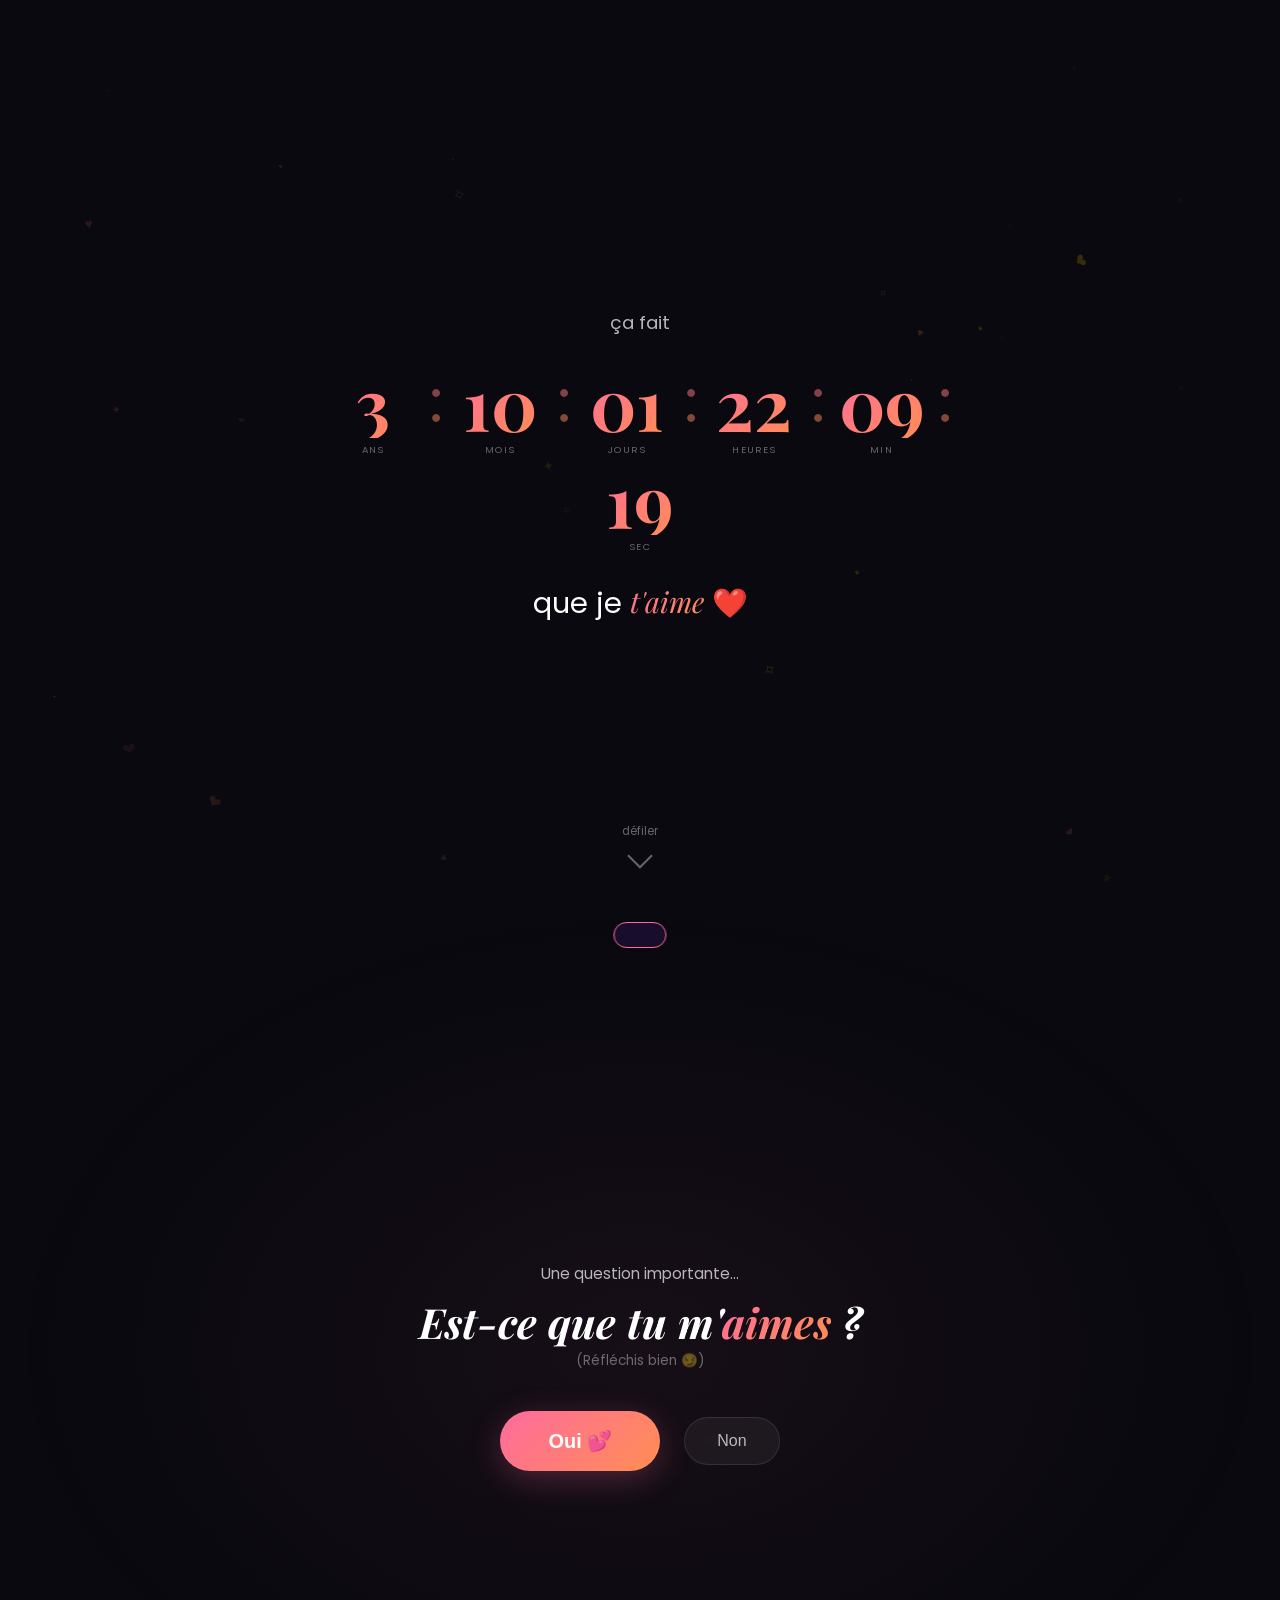
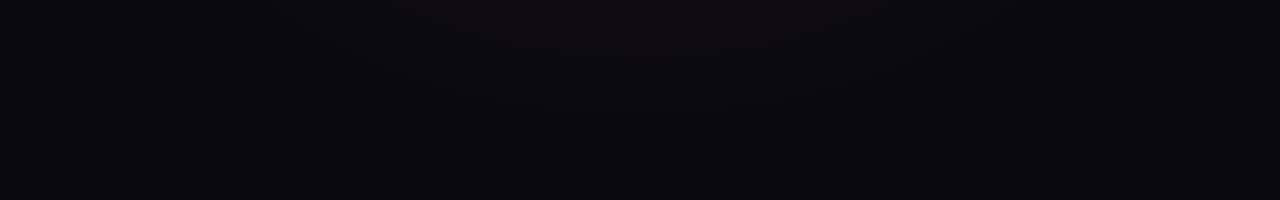
==== index.html @ e50e6724 "Initial commit — Pour My Queen website Site interactif : compteur d'amour live, jeu Oui/Non, surpris" ====
<!DOCTYPE html>
<html lang="fr">
<head>
  <meta charset="UTF-8">
  <meta name="viewport" content="width=device-width, initial-scale=1.0">
  <title>Pour My Queen 👑</title>
  <link rel="stylesheet" href="style.css">
  <link rel="preconnect" href="https://fonts.googleapis.com">
  <link rel="preconnect" href="https://fonts.gstatic.com" crossorigin>
  <link href="https://fonts.googleapis.com/css2?family=Playfair+Display:ital,wght@0,400;0,700;1,400&family=Poppins:wght@300;400;500;600&display=swap" rel="stylesheet">
</head>
<body class="page fade-up">

  <canvas id="particles-canvas"></canvas>
  <canvas id="confetti-canvas" style="display:none"></canvas>
  <div class="toast" id="toast"></div>

  <!-- SECTION 1 : Compteur -->
  <section class="section" id="sec-counter" style="min-height:100vh;">
    <div class="container">
      <p class="lead" style="font-size:1.15rem; margin-bottom:0.5rem;">ça fait</p>
      <div class="counter-wrap" id="counter">
        <div class="c-unit"><span class="c-val" id="c-y">0</span><span class="c-label">ans</span></div>
        <span class="c-sep">:</span>
        <div class="c-unit"><span class="c-val" id="c-mo">00</span><span class="c-label">mois</span></div>
        <span class="c-sep">:</span>
        <div class="c-unit"><span class="c-val" id="c-d">00</span><span class="c-label">jours</span></div>
        <span class="c-sep">:</span>
        <div class="c-unit"><span class="c-val" id="c-h">00</span><span class="c-label">heures</span></div>
        <span class="c-sep">:</span>
        <div class="c-unit"><span class="c-val" id="c-m">00</span><span class="c-label">min</span></div>
        <span class="c-sep">:</span>
        <div class="c-unit"><span class="c-val" id="c-s">00</span><span class="c-label">sec</span></div>
      </div>
      <p style="font-size:clamp(1.2rem,3vw,1.8rem); margin-top:0.5rem;">
        que je <span class="gradient-text" style="font-family:'Playfair Display',serif; font-style:italic;">t'aime</span> ❤️
      </p>
    </div>

    <div class="scroll-hint">
      <span>défiler</span>
      <div class="scroll-arrow"></div>
    </div>
  </section>

  <!-- SECTION 2 : Est-ce que tu m'aimes ? -->
  <section class="section" id="sec-love" style="background: radial-gradient(ellipse at center, rgba(255,107,157,0.06) 0%, transparent 70%);">
    <div class="container">
      <p class="lead" style="margin-bottom:0.6rem; font-size:0.95rem;">Une question importante…</p>
      <h2 style="font-style:italic; margin-bottom:0.3rem;">
        Est-ce que tu m'<span class="gradient-text">aimes</span> ?
      </h2>
      <p class="muted" style="margin-bottom:0;">(Réfléchis bien 😏)</p>

      <div class="love-buttons" id="love-buttons">
        <button id="btn-oui" onclick="clickOui()">Oui 💕</button>
        <button id="btn-non" onclick="clickNon()">Non</button>
      </div>

      <div id="continue-area" style="display:none;" class="bounce-in">
        <p class="lead" style="margin-bottom:1.5rem; font-size:1.1rem;">Je le savais depuis le début 😍✨</p>
        <a href="surprise.html" class="btn btn-primary" style="font-size:1.05rem; padding:1rem 2.5rem;">
          On continue My Queen ! 👑
        </a>
      </div>
    </div>
  </section>

  <script src="config.js"></script>
  <script>
    /* ── Particles ── */
    (function () {
      const cvs = document.getElementById('particles-canvas');
      const ctx = cvs.getContext('2d');
      const CHARS = ['♥','❤','✦','✧','·'];
      const COLOR = ['#ff6b9d','#ff8e53','#c77dff','#ffd700'];
      let W, H, particles = [];

      function resize() {
        W = cvs.width  = window.innerWidth;
        H = cvs.height = window.innerHeight;
      }
      resize();
      window.addEventListener('resize', resize);

      for (let i = 0; i < 35; i++) {
        particles.push({
          x: Math.random() * 1,
          y: Math.random(),
          size: Math.random() * 13 + 5,
          speed: Math.random() * 0.4 + 0.2,
          op: Math.random() * 0.45 + 0.1,
          ch: CHARS[Math.floor(Math.random() * CHARS.length)],
          col: COLOR[Math.floor(Math.random() * COLOR.length)],
          rot: Math.random() * 360,
          rs: (Math.random() - 0.5) * 1.5,
          amp: Math.random() * 0.8 + 0.3,
          phase: Math.random() * Math.PI * 2,
        });
      }

      function draw() {
        ctx.clearRect(0, 0, W, H);
        particles.forEach(p => {
          const px = (p.x + p.amp * 0.012 * Math.sin(p.y * 8 + p.phase)) * W;
          const py = p.y * H;
          ctx.save();
          ctx.translate(px, py);
          ctx.rotate(p.rot * Math.PI / 180);
          ctx.globalAlpha = p.op;
          ctx.fillStyle = p.col;
          ctx.font = `${p.size}px serif`;
          ctx.fillText(p.ch, 0, 0);
          ctx.restore();
          p.y -= p.speed / H;
          p.rot += p.rs;
          if (p.y < -0.05) { p.y = 1.05; p.x = Math.random(); }
        });
        requestAnimationFrame(draw);
      }
      draw();
    })();

    /* ── Counter ── */
    function getTimeDiff(start) {
      const now = new Date();
      let yr = now.getFullYear() - start.getFullYear();
      let mo = now.getMonth()    - start.getMonth();
      let d  = now.getDate()     - start.getDate();
      let h  = now.getHours()    - start.getHours();
      let mi = now.getMinutes()  - start.getMinutes();
      let s  = now.getSeconds()  - start.getSeconds();
      if (s  < 0) { s  += 60; mi--; }
      if (mi < 0) { mi += 60; h--; }
      if (h  < 0) { h  += 24; d--; }
      if (d  < 0) { mo--; d += new Date(now.getFullYear(), now.getMonth(), 0).getDate(); }
      if (mo < 0) { mo += 12; yr--; }
      return { yr, mo, d, h, mi, s };
    }

    function pad(n) { return String(n).padStart(2, '0'); }

    function tick() {
      const t = getTimeDiff(CONFIG.startDate);
      document.getElementById('c-y').textContent  = t.yr;
      document.getElementById('c-mo').textContent = pad(t.mo);
      document.getElementById('c-d').textContent  = pad(t.d);
      document.getElementById('c-h').textContent  = pad(t.h);
      document.getElementById('c-m').textContent  = pad(t.mi);
      document.getElementById('c-s').textContent  = pad(t.s);
    }
    tick();
    setInterval(tick, 1000);

    /* ── Toast ── */
    let toastTimer;
    function showToast(msg, dur = 2200) {
      const el = document.getElementById('toast');
      el.textContent = msg;
      el.classList.add('show');
      clearTimeout(toastTimer);
      toastTimer = setTimeout(() => el.classList.remove('show'), dur);
    }

    /* ── Oui / Non logic ── */
    let noClicks = 0;
    const MAX = 5;
    const noMsgs = ['😏 Vraiment ?', '🤔 T\'es sûre sûre ?', '👀 Ah bon...', '😄 Allez !', '💕 Je savais que tu m\'aimais !'];
    let noPos  = null;
    const isMobile = window.matchMedia('(hover:none)').matches;

    /* Desktop : bouton Non qui fuit */
    if (!isMobile) {
      document.addEventListener('mousemove', function flee(e) {
        const btn = document.getElementById('btn-non');
        if (!btn || btn.style.display === 'none') return;
        if (!noPos) {
          const r = btn.getBoundingClientRect();
          // N'initialise que si le bouton est visible dans le viewport
          if (r.top < 0 || r.bottom > window.innerHeight || r.width === 0) return;
          noPos = { x: r.left, y: r.top, w: r.width, h: r.height };
          btn.style.position = 'fixed';
          btn.style.margin   = '0';
          btn.style.left     = noPos.x + 'px';
          btn.style.top      = noPos.y + 'px';
        }
        const cx = noPos.x + noPos.w / 2;
        const cy = noPos.y + noPos.h / 2;
        const dx = e.clientX - cx;
        const dy = e.clientY - cy;
        const dist = Math.sqrt(dx * dx + dy * dy);
        if (dist < 140) {
          const a = Math.atan2(dy, dx);
          const d = 130 + (140 - dist);
          noPos.x = Math.max(0, Math.min(window.innerWidth  - noPos.w, noPos.x - Math.cos(a) * d));
          noPos.y = Math.max(0, Math.min(window.innerHeight - noPos.h, noPos.y - Math.sin(a) * d));
          btn.style.left = noPos.x + 'px';
          btn.style.top  = noPos.y + 'px';
        }
      });
    }

    function clickNon() {
      noClicks++;
      const oui = document.getElementById('btn-oui');
      const non = document.getElementById('btn-non');
      const scale = 1 + noClicks * 0.28;
      oui.style.transform = `scale(${scale})`;
      non.style.opacity   = Math.max(0, 1 - noClicks * 0.22);
      non.style.transform = `scale(${Math.max(0.1, 1 - noClicks * 0.18)})`;
      showToast(noMsgs[Math.min(noClicks - 1, noMsgs.length - 1)]);
      if (noClicks >= MAX) {
        non.style.display = 'none';
        showToast('💕 Je savais que tu m\'aimais !', 3000);
      }
    }

    /* Confetti */
    function launchConfetti() {
      const cvs = document.getElementById('confetti-canvas');
      cvs.style.display = 'block';
      cvs.width  = window.innerWidth;
      cvs.height = window.innerHeight;
      const ctx  = cvs.getContext('2d');
      const cols = ['#ff6b9d','#ff8e53','#ffd700','#c77dff','#ffffff','#6ee7b7'];
      const pcs  = [];
      for (let i = 0; i < 120; i++) {
        pcs.push({
          x:  Math.random() * cvs.width,
          y: -20 - Math.random() * 100,
          w:  Math.random() * 11 + 4,
          h:  Math.random() * 6  + 3,
          c:  cols[Math.floor(Math.random() * cols.length)],
          sp: Math.random() * 3.5 + 2,
          dr: (Math.random() - 0.5) * 1.8,
          a:  Math.random() * 360,
          rs: (Math.random() - 0.5) * 6,
        });
      }
      let frame = 0;
      function draw() {
        ctx.clearRect(0, 0, cvs.width, cvs.height);
        let alive = false;
        pcs.forEach(p => {
          if (p.y < cvs.height + 10) {
            alive = true;
            p.y += p.sp; p.x += p.dr; p.a += p.rs;
            ctx.save();
            ctx.translate(p.x, p.y); ctx.rotate(p.a * Math.PI / 180);
            ctx.fillStyle = p.c;
            ctx.fillRect(-p.w/2, -p.h/2, p.w, p.h);
            ctx.restore();
          }
        });
        if (alive && frame++ < 220) requestAnimationFrame(draw);
        else { cvs.style.display = 'none'; ctx.clearRect(0,0,cvs.width,cvs.height); }
      }
      draw();
    }

    function clickOui() {
      launchConfetti();
      const oui = document.getElementById('btn-oui');
      const non = document.getElementById('btn-non');
      /* Réinitialise les tailles */
      oui.style.transition = 'transform 0.5s cubic-bezier(0.34,1.56,0.64,1), box-shadow 0.3s, font-size 0.5s';
      oui.style.transform  = 'scale(1)';
      oui.style.fontSize   = '';
      non.style.display    = 'none';
      oui.style.display    = 'none';
      setTimeout(() => {
        document.getElementById('continue-area').style.display = 'block';
        document.getElementById('continue-area').classList.add('bounce-in');
      }, 400);
    }
  </script>
</body>
</html>
---- style.css ----
@import url('https://fonts.googleapis.com/css2?family=Playfair+Display:ital,wght@0,400;0,700;1,400&family=Poppins:wght@300;400;500;600&display=swap');

:root {
  --bg:          #09090f;
  --bg-card:     rgba(255,255,255,0.05);
  --bg-card-h:   rgba(255,255,255,0.09);
  --pink:        #ff6b9d;
  --coral:       #ff8e53;
  --gold:        #ffd700;
  --purple:      #c77dff;
  --text:        #ffffff;
  --text-sub:    rgba(255,255,255,0.7);
  --text-muted:  rgba(255,255,255,0.38);
  --border:      rgba(255,255,255,0.1);
  --grad:        linear-gradient(135deg, #ff6b9d, #ff8e53);
  --shadow:      0 8px 32px rgba(255,107,157,0.25);
  --r:           16px;
  --r-sm:        10px;
  --t:           all 0.3s ease;
}

*, *::before, *::after { margin:0; padding:0; box-sizing:border-box; }
html { scroll-behavior: smooth; }

body {
  font-family: 'Poppins', sans-serif;
  background: var(--bg);
  color: var(--text);
  min-height: 100vh;
  overflow-x: hidden;
}

/* ── Particles ── */
#particles-canvas {
  position: fixed; inset: 0;
  pointer-events: none;
  z-index: 0;
  opacity: 0.35;
}

/* ── Layout ── */
.page    { position: relative; z-index: 1; }
.section {
  min-height: 100vh;
  display: flex; flex-direction: column;
  align-items: center; justify-content: center;
  padding: 5rem 1.5rem 3rem;
  text-align: center;
  position: relative;
}
.container { max-width: 680px; width: 100%; margin: 0 auto; }

/* ── Typography ── */
h1, h2, h3 { font-family: 'Playfair Display', serif; line-height: 1.2; }

h1 {
  font-size: clamp(2.2rem, 5vw, 3.6rem);
  background: var(--grad);
  -webkit-background-clip: text; -webkit-text-fill-color: transparent;
  background-clip: text;
}
h2 { font-size: clamp(1.6rem, 3.5vw, 2.6rem); }
h3 { font-size: 1.2rem; }

.lead   { font-size: 1.05rem; color: var(--text-sub); line-height: 1.7; }
.muted  { color: var(--text-muted); font-size: 0.85rem; }

.gradient-text {
  background: var(--grad);
  -webkit-background-clip: text; -webkit-text-fill-color: transparent;
  background-clip: text;
}

/* ── Nav ── */
.nav {
  position: fixed; top: 0; left: 0; right: 0; z-index: 200;
  display: flex; justify-content: space-between; align-items: center;
  padding: 0.85rem 1.75rem;
  background: rgba(9,9,15,0.85);
  backdrop-filter: blur(18px);
  border-bottom: 1px solid var(--border);
}
.nav-logo {
  font-family: 'Playfair Display', serif;
  font-size: 1rem; font-style: italic;
  background: var(--grad);
  -webkit-background-clip: text; -webkit-text-fill-color: transparent;
  background-clip: text;
}
.nav-links { display: flex; gap: 0.25rem; }
.nav-link {
  font-size: 0.82rem; color: var(--text-sub);
  text-decoration: none; padding: 0.35rem 0.8rem;
  border-radius: 20px; transition: var(--t);
}
.nav-link:hover, .nav-link.active {
  color: var(--pink); background: rgba(255,107,157,0.1);
}

/* ── Buttons ── */
.btn {
  display: inline-flex; align-items: center; gap: 0.45rem;
  padding: 0.85rem 2rem; border: none; border-radius: 50px;
  font-family: 'Poppins', sans-serif; font-size: 1rem; font-weight: 500;
  cursor: pointer; text-decoration: none; transition: var(--t);
  white-space: nowrap;
}
.btn-primary {
  background: var(--grad); color: #fff;
  box-shadow: var(--shadow);
}
.btn-primary:hover { transform: translateY(-3px); box-shadow: 0 14px 40px rgba(255,107,157,0.45); }

.btn-ghost {
  background: var(--bg-card); color: var(--text);
  border: 1px solid var(--border);
  backdrop-filter: blur(10px);
}
.btn-ghost:hover { background: var(--bg-card-h); }

.btn-outline {
  background: transparent; color: var(--text);
  border: 1.5px solid var(--border);
}
.btn-outline:hover { border-color: var(--pink); color: var(--pink); }

.btn-sm { padding: 0.55rem 1.3rem; font-size: 0.88rem; }

/* ── Cards ── */
.card {
  background: var(--bg-card);
  border: 1px solid var(--border);
  border-radius: var(--r);
  padding: 2rem;
  backdrop-filter: blur(12px);
}

/* ── Counter ── */
.counter-wrap {
  display: flex; flex-wrap: wrap;
  justify-content: center; align-items: flex-start;
  gap: 0.4rem 0.6rem;
  margin: 1.75rem 0;
}
.c-unit { display: flex; flex-direction: column; align-items: center; }
.c-val {
  font-family: 'Playfair Display', serif;
  font-size: clamp(2.8rem, 7vw, 4.5rem);
  font-weight: 700; line-height: 1;
  background: var(--grad);
  -webkit-background-clip: text; -webkit-text-fill-color: transparent;
  background-clip: text;
  min-width: 2ch; text-align: center;
}
.c-sep {
  font-family: 'Playfair Display', serif;
  font-size: clamp(2.4rem, 6vw, 3.8rem); line-height: 1;
  background: var(--grad);
  -webkit-background-clip: text; -webkit-text-fill-color: transparent;
  background-clip: text;
  opacity: 0.5; margin-top: 0;
}
.c-label {
  font-size: 0.6rem; text-transform: uppercase;
  letter-spacing: 0.12em; color: var(--text-muted);
  margin-top: 0.3rem;
}

/* ── Love section ── */
.love-buttons {
  display: flex; gap: 1.5rem;
  justify-content: center; align-items: center;
  flex-wrap: wrap;
  margin-top: 2.5rem;
}
#btn-oui {
  background: var(--grad); color: #fff;
  padding: 1.1rem 3rem; font-size: 1.25rem; font-weight: 600;
  border: none; border-radius: 50px; cursor: pointer;
  box-shadow: var(--shadow); transform-origin: center;
  transition: transform 0.45s cubic-bezier(0.34,1.56,0.64,1),
              box-shadow 0.3s, font-size 0.45s;
}
#btn-oui:hover { box-shadow: 0 14px 40px rgba(255,107,157,0.5); }

#btn-non {
  background: var(--bg-card); color: var(--text-sub);
  padding: 0.85rem 2rem; font-size: 1rem;
  border: 1px solid var(--border); border-radius: 50px;
  cursor: pointer; backdrop-filter: blur(10px);
  transition: opacity 0.4s, transform 0.4s, font-size 0.4s;
}

#continue-area { margin-top: 2.5rem; }
.bounce-in { animation: bounceIn 0.5s cubic-bezier(0.34,1.56,0.64,1); }

@keyframes bounceIn {
  from { transform: scale(0) translateY(20px); opacity: 0; }
  to   { transform: scale(1) translateY(0);    opacity: 1; }
}

/* ── Scroll hint ── */
.scroll-hint {
  position: absolute; bottom: 2.2rem; left: 50%;
  transform: translateX(-50%);
  display: flex; flex-direction: column; align-items: center; gap: 0.4rem;
  color: var(--text-muted); font-size: 0.72rem;
  animation: floatHint 2.5s ease-in-out infinite;
}
.scroll-arrow {
  width: 18px; height: 18px;
  border-right: 2px solid var(--text-muted);
  border-bottom: 2px solid var(--text-muted);
  transform: rotate(45deg);
}
@keyframes floatHint {
  0%,100% { transform: translateX(-50%) translateY(0); opacity: 0.6; }
  50%      { transform: translateX(-50%) translateY(-8px); opacity: 1; }
}

/* ── Gift box ── */
.gift-wrap-outer { display: flex; flex-direction: column; align-items: center; gap: 2rem; }
.gift-click-zone {
  cursor: pointer; user-select: none;
  display: flex; flex-direction: column; align-items: center; gap: 0.75rem;
}
.gift-svg {
  width: 150px; height: 150px;
  filter: drop-shadow(0 0 24px rgba(255,107,157,0.45));
  transition: transform 0.2s;
}
.gift-click-zone:hover .gift-svg { transform: scale(1.06) rotate(-2deg); }
.gift-hint { font-size: 0.82rem; color: var(--text-muted); }

.gift-lid { transform-origin: 50% 100%; }
.gift-click-zone.opening .gift-lid {
  animation: lidUp 0.65s cubic-bezier(0.4,0,0.2,1) forwards;
}
@keyframes lidUp {
  0%   { transform: translateY(0)   rotate(0deg); opacity: 1; }
  40%  { transform: translateY(-55px) rotate(-30deg); opacity: 1; }
  100% { transform: translateY(-110px) rotate(-70deg) translateX(-20px); opacity: 0; }
}

.gift-content {
  max-width: 460px;
  animation: fadeUp 0.55s ease;
}
.gift-icon   { font-size: 3rem; display: block; margin-bottom: 0.5rem; }
.gift-title  {
  font-family: 'Playfair Display', serif; font-size: 1.45rem;
  margin-bottom: 1rem; color: var(--pink);
}
.gift-msg    { font-size: 1.05rem; line-height: 1.75; color: var(--text-sub); font-style: italic; }
.gift-day    { margin-top: 1rem; font-size: 0.75rem; color: var(--text-muted); }

/* ── Quiz ── */
.quiz-wrap { max-width: 560px; margin: 0 auto; }
.quiz-bar-track {
  height: 3px; background: var(--border);
  border-radius: 2px; margin-bottom: 1.75rem; overflow: hidden;
}
.quiz-bar {
  height: 100%; background: var(--grad); border-radius: 2px;
  transition: width 0.4s ease;
}
.quiz-q {
  font-family: 'Playfair Display', serif;
  font-size: clamp(1.05rem,2.5vw,1.3rem);
  margin-bottom: 1.5rem; line-height: 1.45;
}
.quiz-opts { display: grid; gap: 0.7rem; }
.quiz-opt {
  background: rgba(255,255,255,0.04);
  border: 1px solid var(--border);
  border-radius: var(--r-sm);
  padding: 0.95rem 1.1rem;
  text-align: left; cursor: pointer;
  font-family: 'Poppins', sans-serif; font-size: 0.92rem; color: var(--text);
  transition: var(--t);
}
.quiz-opt:hover:not(:disabled) {
  background: rgba(255,107,157,0.1); border-color: rgba(255,107,157,0.4);
  transform: translateX(4px);
}
.quiz-opt.correct { background: rgba(52,211,153,0.15); border-color: rgba(52,211,153,0.5); color: #6ee7b7; }
.quiz-opt.wrong   { background: rgba(239,68,68,0.12);  border-color: rgba(239,68,68,0.4);  color: #fca5a5; }
.quiz-opt:disabled { cursor: default; }

.quiz-expl {
  margin-top: 1rem; font-style: italic; color: var(--pink);
  font-size: 0.93rem; animation: fadeUp 0.3s ease;
}
.quiz-foot {
  margin-top: 1.5rem; display: flex;
  justify-content: space-between; align-items: center;
}
.quiz-count { font-size: 0.82rem; color: var(--text-muted); }

.quiz-result { animation: fadeUp 0.4s ease; }
.quiz-score-big {
  font-family: 'Playfair Display', serif; font-size: 5rem; line-height: 1;
  background: var(--grad);
  -webkit-background-clip: text; -webkit-text-fill-color: transparent;
  background-clip: text;
}

/* ── Coupons ── */
.coupon-types {
  display: grid; grid-template-columns: repeat(auto-fill, minmax(140px, 1fr));
  gap: 0.75rem; margin-bottom: 2rem;
}
.c-type-btn {
  background: var(--bg-card); border: 2px solid var(--border);
  border-radius: var(--r); padding: 1.2rem 0.75rem;
  cursor: pointer; transition: var(--t);
  text-align: center; color: var(--text);
  font-family: 'Poppins', sans-serif;
}
.c-type-btn:hover, .c-type-btn.sel {
  border-color: var(--pink); background: rgba(255,107,157,0.08);
  transform: translateY(-2px);
}
.c-type-icon  { font-size: 1.9rem; display: block; margin-bottom: 0.4rem; }
.c-type-label { font-size: 0.8rem; font-weight: 500; line-height: 1.3; }

.coupon-form { max-width: 520px; margin: 0 auto; text-align: left; }
.fg { margin-bottom: 1.1rem; }
.fg label {
  display: block; font-size: 0.83rem; font-weight: 500;
  margin-bottom: 0.45rem; color: var(--text-sub);
}
.fg input, .fg textarea {
  width: 100%;
  background: rgba(255,255,255,0.05); border: 1px solid var(--border);
  border-radius: var(--r-sm); padding: 0.8rem 1rem;
  color: var(--text); font-family: 'Poppins', sans-serif; font-size: 0.93rem;
  outline: none; transition: var(--t);
}
.fg input:focus, .fg textarea:focus {
  border-color: var(--pink); box-shadow: 0 0 0 3px rgba(255,107,157,0.12);
}
.fg textarea { min-height: 90px; resize: vertical; }

.tickets-list { display: grid; gap: 0.9rem; margin-top: 1.5rem; }
.ticket {
  background: var(--bg-card); border: 1px solid var(--border);
  border-radius: var(--r); padding: 1.1rem 1.25rem;
  border-left: 4px solid var(--pink);
  animation: fadeUp 0.35s ease;
}
.ticket-head {
  display: flex; justify-content: space-between; align-items: center;
  margin-bottom: 0.4rem;
}
.ticket-id    { font-size: 0.72rem; color: var(--text-muted); font-family: monospace; }
.ticket-badge {
  font-size: 0.72rem; background: rgba(255,107,157,0.18); color: var(--pink);
  padding: 0.15rem 0.55rem; border-radius: 20px;
}
.ticket-title { font-weight: 600; font-size: 0.95rem; margin-bottom: 0.2rem; }
.ticket-desc  { font-size: 0.88rem; color: var(--text-sub); }
.ticket-foot  { margin-top: 0.6rem; font-size: 0.75rem; color: var(--text-muted); display: flex; align-items: center; gap: 0.4rem; }
.pulse-dot {
  width: 7px; height: 7px; border-radius: 50%;
  background: var(--pink); flex-shrink: 0;
  animation: pulse 2s infinite;
}
@keyframes pulse {
  0%,100% { opacity:1; transform:scale(1); }
  50%      { opacity:0.45; transform:scale(0.75); }
}

/* ── Toast ── */
.toast {
  position: fixed; bottom: 2rem; left: 50%;
  transform: translateX(-50%) translateY(80px);
  background: rgba(25,15,45,0.96); border: 1px solid var(--pink);
  color: var(--text); padding: 0.75rem 1.6rem; border-radius: 50px;
  font-size: 0.92rem; z-index: 9999; pointer-events: none;
  backdrop-filter: blur(12px); white-space: nowrap;
  transition: transform 0.35s cubic-bezier(0.34,1.56,0.64,1);
}
.toast.show { transform: translateX(-50%) translateY(0); }

/* ── Confetti canvas ── */
#confetti-canvas {
  position: fixed; inset: 0;
  pointer-events: none; z-index: 8000;
}

/* ── Section divider ── */
.section-title {
  font-family: 'Playfair Display', serif;
  font-size: clamp(1.6rem, 3.5vw, 2.4rem);
  margin-bottom: 0.5rem;
}
.section-sub { color: var(--text-sub); font-size: 0.95rem; margin-bottom: 2rem; }

/* ── Animations helpers ── */
@keyframes fadeUp {
  from { opacity:0; transform:translateY(18px); }
  to   { opacity:1; transform:translateY(0); }
}
.fade-up { animation: fadeUp 0.45s ease; }

/* ── Responsive ── */
@media (max-width: 520px) {
  .c-val { font-size: 2.2rem; }
  .c-sep { font-size: 1.9rem; }
  .love-buttons { flex-direction: column; gap: 1rem; }
  .coupon-types { grid-template-columns: repeat(2, 1fr); }
  .nav-links .nav-link:not(.active) { display: none; }
}
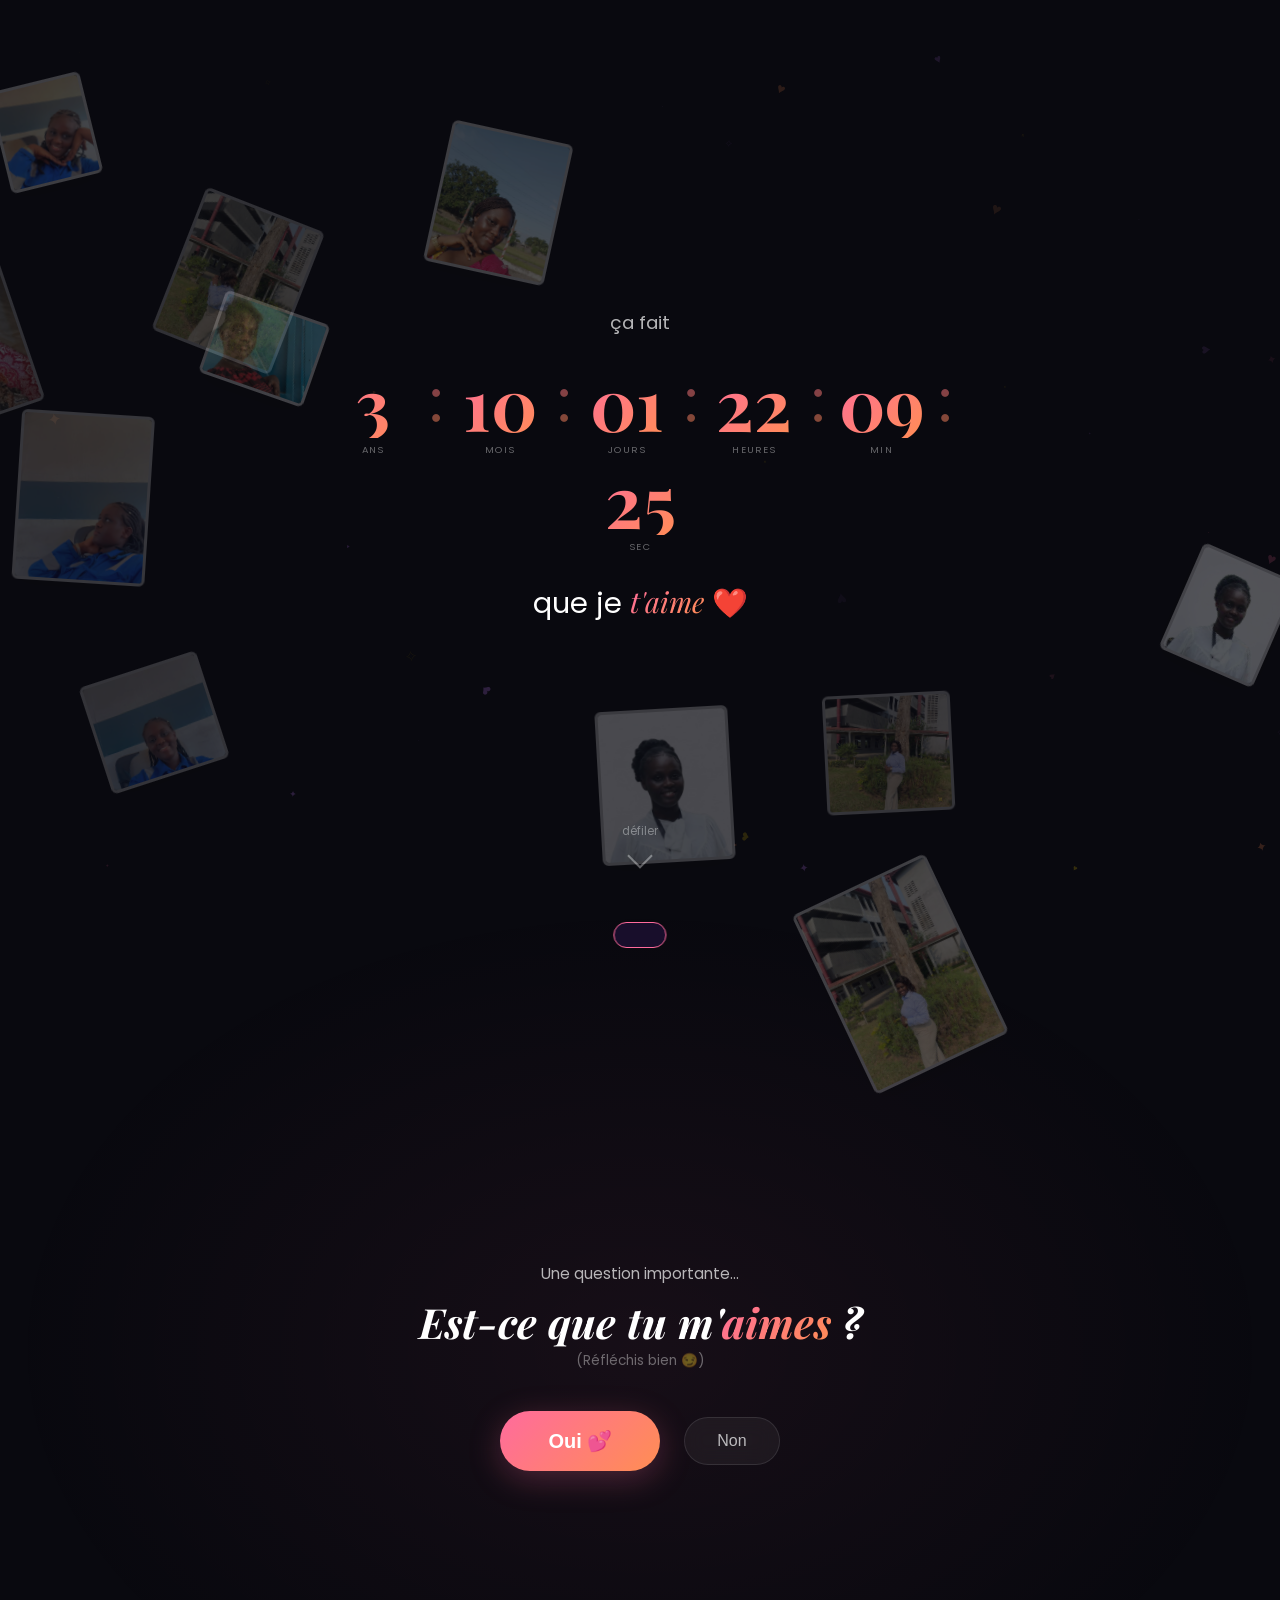
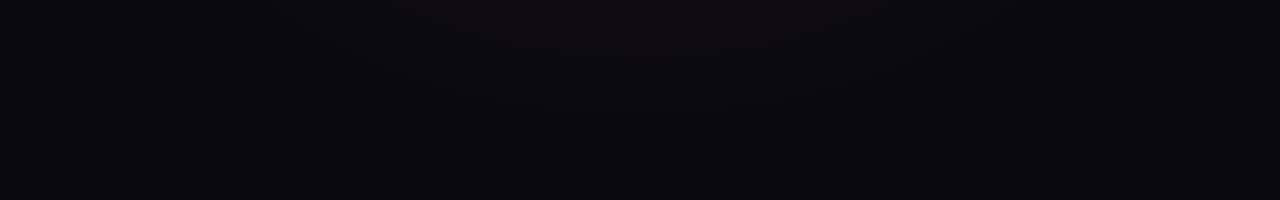
==== commit fc838ecd: "Ajout photos flottantes en arrière-plan + fix calendrier - photos-bg.js : 12 photos aléatoires dériv" ====
--- a/index.html
+++ b/index.html
@@ -67,6 +67,7 @@
   </section>
 
   <script src="config.js"></script>
+  <script src="photos-bg.js"></script>
   <script>
     /* ── Particles ── */
     (function () {
--- a/style.css
+++ b/style.css
@@ -404,6 +404,38 @@
 }
 .fade-up { animation: fadeUp 0.45s ease; }
 
+/* ── Photos flottantes ── */
+.photo-floater {
+  position: fixed;
+  top: 0; left: 0;
+  border: 3px solid rgba(255,255,255,0.75);
+  border-radius: 6px;
+  box-shadow: 0 6px 24px rgba(0,0,0,0.5);
+  overflow: hidden;
+  pointer-events: none;
+  z-index: 0;
+  will-change: transform;
+  transform-origin: center center;
+}
+.photo-floater img {
+  width: 100%; height: 100%;
+  object-fit: cover; display: block;
+  user-select: none;
+}
+
+/* ── Fix icône calendrier (date input) ── */
+input[type="date"]::-webkit-calendar-picker-indicator {
+  filter: invert(1);
+  opacity: 0.65;
+  cursor: pointer;
+  border-radius: 3px;
+  padding: 2px;
+}
+input[type="date"]::-webkit-calendar-picker-indicator:hover {
+  opacity: 1;
+  background: rgba(255,107,157,0.2);
+}
+
 /* ── Responsive ── */
 @media (max-width: 520px) {
   .c-val { font-size: 2.2rem; }
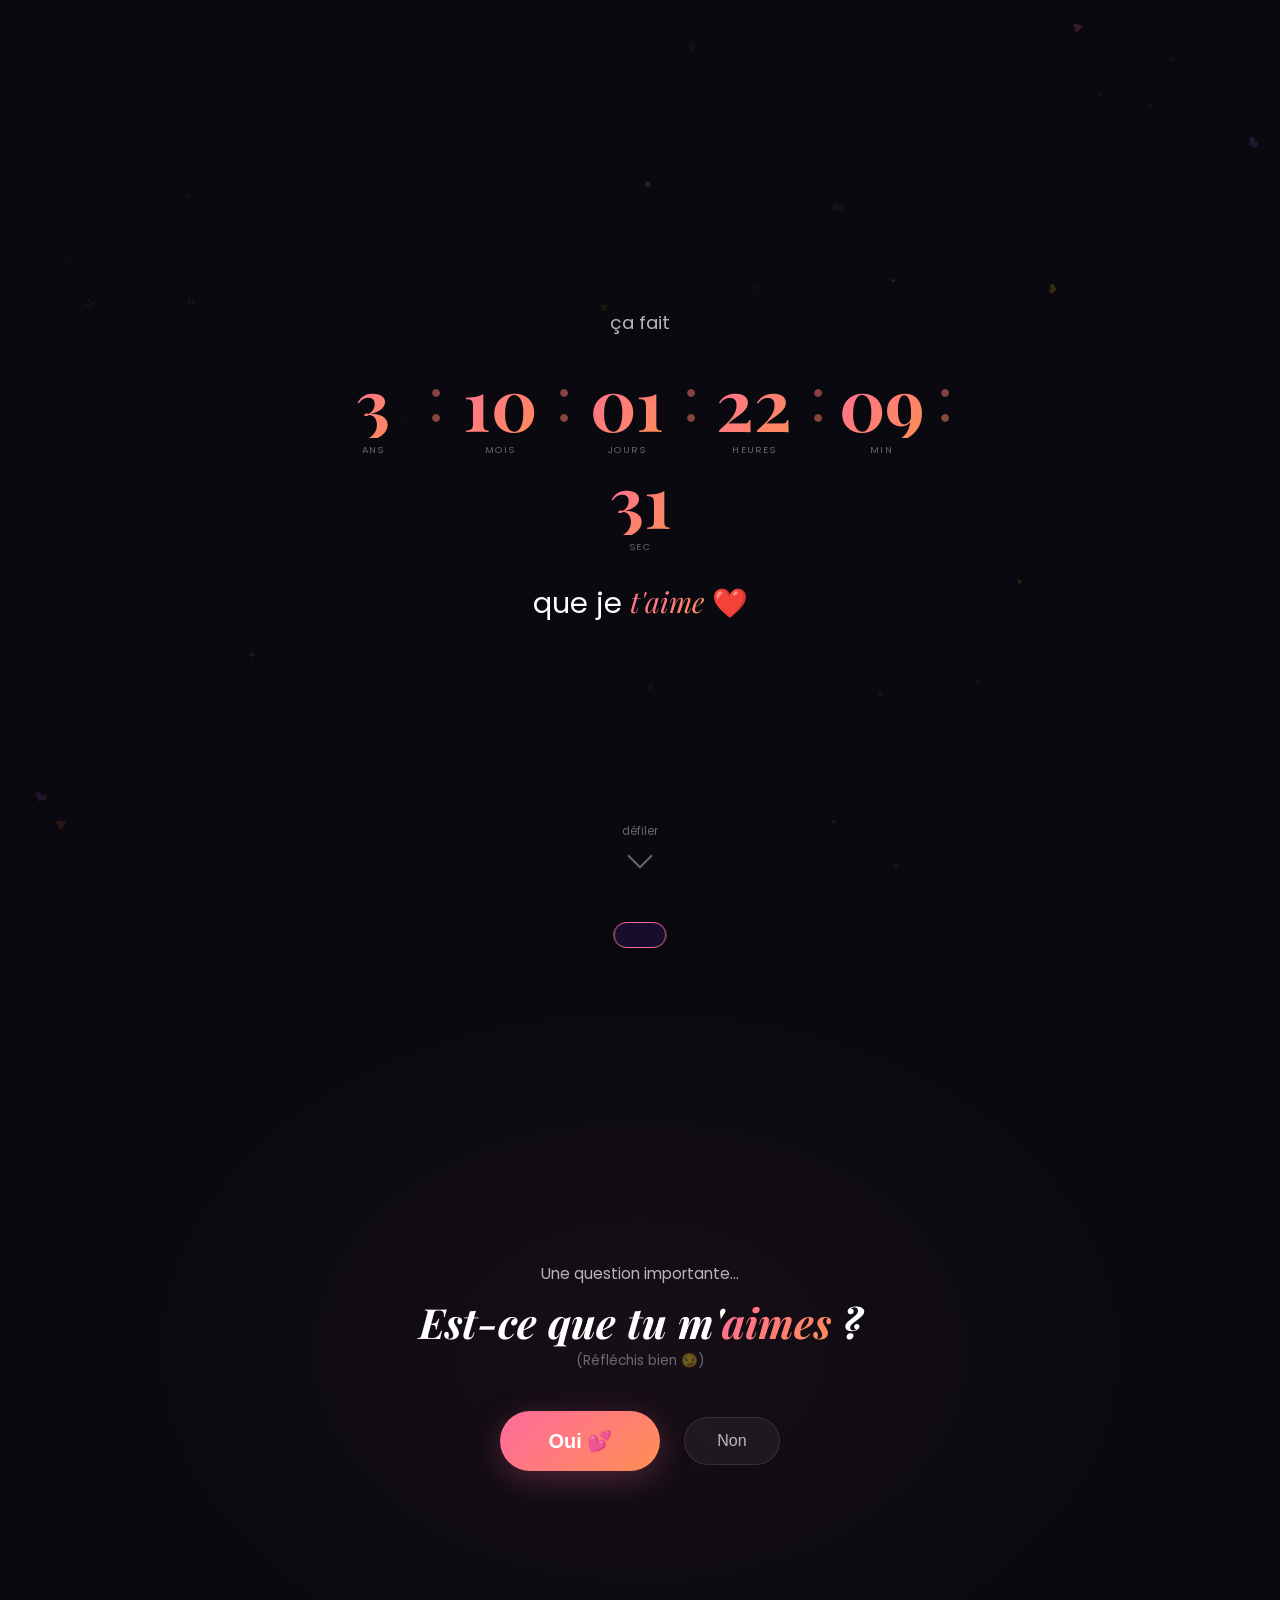
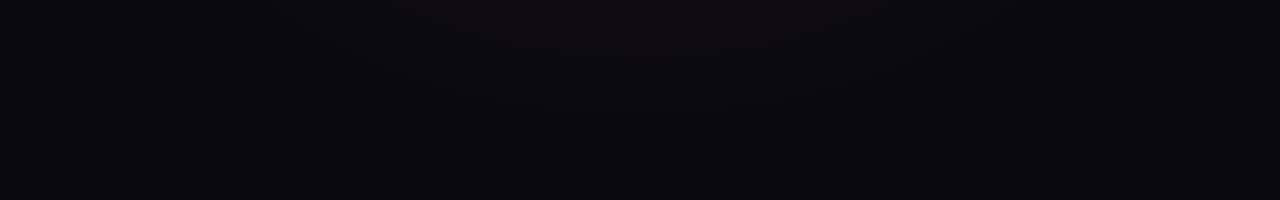
==== commit c06ebf07: "Photos: défilement séquentiel de toutes les 36 + déclenchement au clic Oui - Toutes les 36 photos cy" ====
--- a/index.html
+++ b/index.html
@@ -260,6 +260,7 @@
     }
 
     function clickOui() {
+      startPhotosBg();
       launchConfetti();
       const oui = document.getElementById('btn-oui');
       const non = document.getElementById('btn-non');
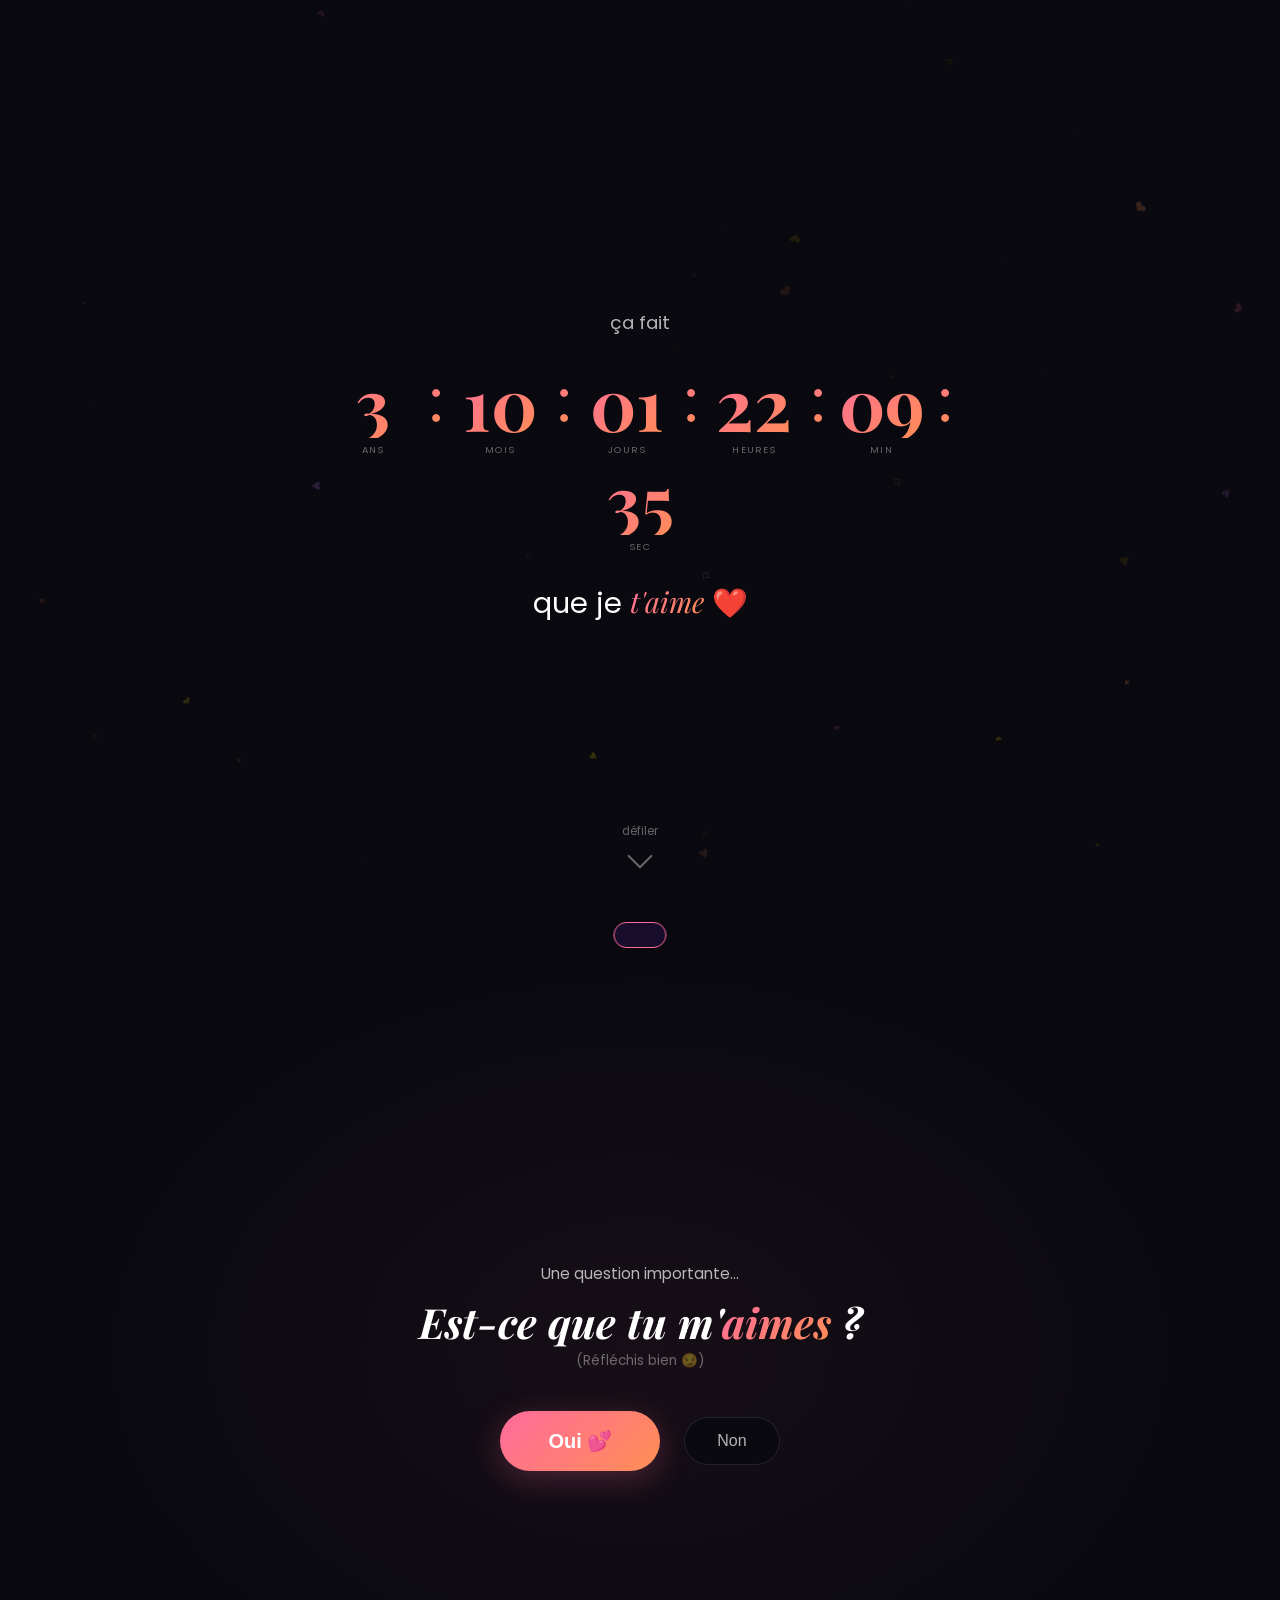
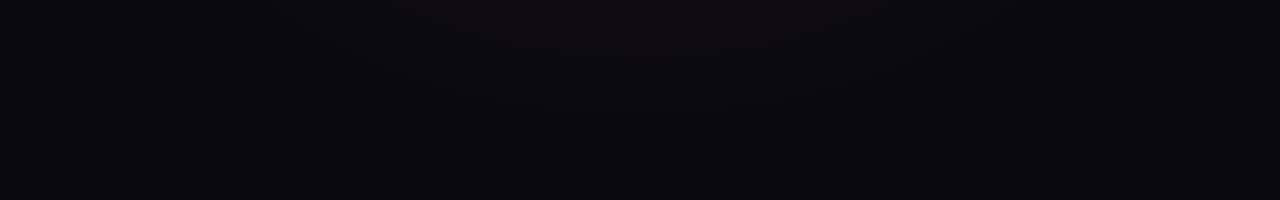
==== commit b8e26785: "Mobile hamburger menu: slide-in from right, JS-driven animation" ====
--- a/index.html
+++ b/index.html
@@ -9,7 +9,7 @@
   <link rel="preconnect" href="https://fonts.gstatic.com" crossorigin>
   <link href="https://fonts.googleapis.com/css2?family=Playfair+Display:ital,wght@0,400;0,700;1,400&family=Poppins:wght@300;400;500;600&display=swap" rel="stylesheet">
 </head>
-<body class="page fade-up">
+<body class="page">
 
   <canvas id="particles-canvas"></canvas>
   <canvas id="confetti-canvas" style="display:none"></canvas>
--- a/style.css
+++ b/style.css
@@ -2,8 +2,8 @@
 
 :root {
   --bg:          #09090f;
-  --bg-card:     rgba(255,255,255,0.05);
-  --bg-card-h:   rgba(255,255,255,0.09);
+  --bg-card:     rgba(9,9,15,0.82);
+  --bg-card-h:   rgba(9,9,15,0.92);
   --pink:        #ff6b9d;
   --coral:       #ff8e53;
   --gold:        #ffd700;
@@ -47,6 +47,7 @@
   padding: 5rem 1.5rem 3rem;
   text-align: center;
   position: relative;
+  z-index: 3;
 }
 .container { max-width: 680px; width: 100%; margin: 0 auto; }
 
@@ -158,7 +159,7 @@
   background: var(--grad);
   -webkit-background-clip: text; -webkit-text-fill-color: transparent;
   background-clip: text;
-  opacity: 0.5; margin-top: 0;
+  opacity: 1; margin-top: 0;
 }
 .c-label {
   font-size: 0.6rem; text-transform: uppercase;
@@ -408,12 +409,12 @@
 .photo-floater {
   position: fixed;
   top: 0; left: 0;
-  border: 3px solid rgba(255,255,255,0.75);
+  border: 3px solid rgba(255,255,255,0.8);
   border-radius: 6px;
-  box-shadow: 0 6px 24px rgba(0,0,0,0.5);
+  box-shadow: 0 6px 28px rgba(0,0,0,0.6);
   overflow: hidden;
   pointer-events: none;
-  z-index: 0;
+  z-index: 1;
   will-change: transform;
   transform-origin: center center;
 }
@@ -424,17 +425,86 @@
 }
 
 /* ── Fix icône calendrier (date input) ── */
+input[type="date"] {
+  color-scheme: dark;
+}
 input[type="date"]::-webkit-calendar-picker-indicator {
   filter: invert(1);
-  opacity: 0.65;
+  opacity: 1;
   cursor: pointer;
-  border-radius: 3px;
-  padding: 2px;
-}
-input[type="date"]::-webkit-calendar-picker-indicator:hover {
-  opacity: 1;
-  background: rgba(255,107,157,0.2);
-}
+  border-radius: 6px;
+  padding: 5px;
+  background: rgba(255,107,157,0.4);
+  width: 20px;
+  height: 20px;
+  margin-right: 2px;
+}
+
+/* ── Hamburger button ── */
+.hamburger {
+  display: none;
+  flex-direction: column;
+  gap: 5px;
+  background: none;
+  border: none;
+  cursor: pointer;
+  padding: 6px 4px;
+  z-index: 201;
+  position: relative;
+  margin-left: auto;
+}
+.hamburger span {
+  display: block;
+  width: 22px;
+  height: 2px;
+  background: var(--text);
+  border-radius: 2px;
+  transition: transform 0.32s ease, opacity 0.25s ease;
+}
+.hamburger.open span:nth-child(1) { transform: translateY(7px) rotate(45deg); }
+.hamburger.open span:nth-child(2) { opacity: 0; transform: scaleX(0); }
+.hamburger.open span:nth-child(3) { transform: translateY(-7px) rotate(-45deg); }
+
+/* ── Mobile drawer (slide depuis la droite) ── */
+.mob-overlay {
+  position: fixed; inset: 0;
+  background: rgba(0,0,0,0.55);
+  z-index: 299;
+  opacity: 0;
+  pointer-events: none;
+  transition: opacity 0.3s ease;
+}
+.mob-overlay.open { opacity: 1; pointer-events: all; }
+
+.mob-drawer {
+  position: fixed;
+  top: 0; right: -100%; bottom: 0;
+  width: 72%;
+  max-width: 280px;
+  background: rgba(9,9,15,0.98);
+  z-index: 300;
+  transition: right 0.35s cubic-bezier(0.25, 0.46, 0.45, 0.94);
+  display: flex;
+  flex-direction: column;
+  padding: 5rem 1.75rem 2rem;
+  gap: 0;
+  border-left: 1px solid rgba(255,255,255,0.08);
+}
+.mob-drawer.open { right: 0; }
+
+.mob-link {
+  display: block;
+  font-size: 1.15rem;
+  color: var(--text-sub);
+  text-decoration: none;
+  font-family: 'Poppins', sans-serif;
+  font-weight: 500;
+  padding: 1rem 0;
+  border-bottom: 1px solid rgba(255,255,255,0.07);
+  transition: color 0.2s, padding-left 0.2s;
+}
+.mob-link:hover  { color: var(--pink); padding-left: 0.5rem; }
+.mob-link.active { color: var(--pink); }
 
 /* ── Responsive ── */
 @media (max-width: 520px) {
@@ -442,5 +512,7 @@
   .c-sep { font-size: 1.9rem; }
   .love-buttons { flex-direction: column; gap: 1rem; }
   .coupon-types { grid-template-columns: repeat(2, 1fr); }
-  .nav-links .nav-link:not(.active) { display: none; }
-}
+
+  .hamburger { display: flex; }
+  .nav-links  { display: none; }
+}
